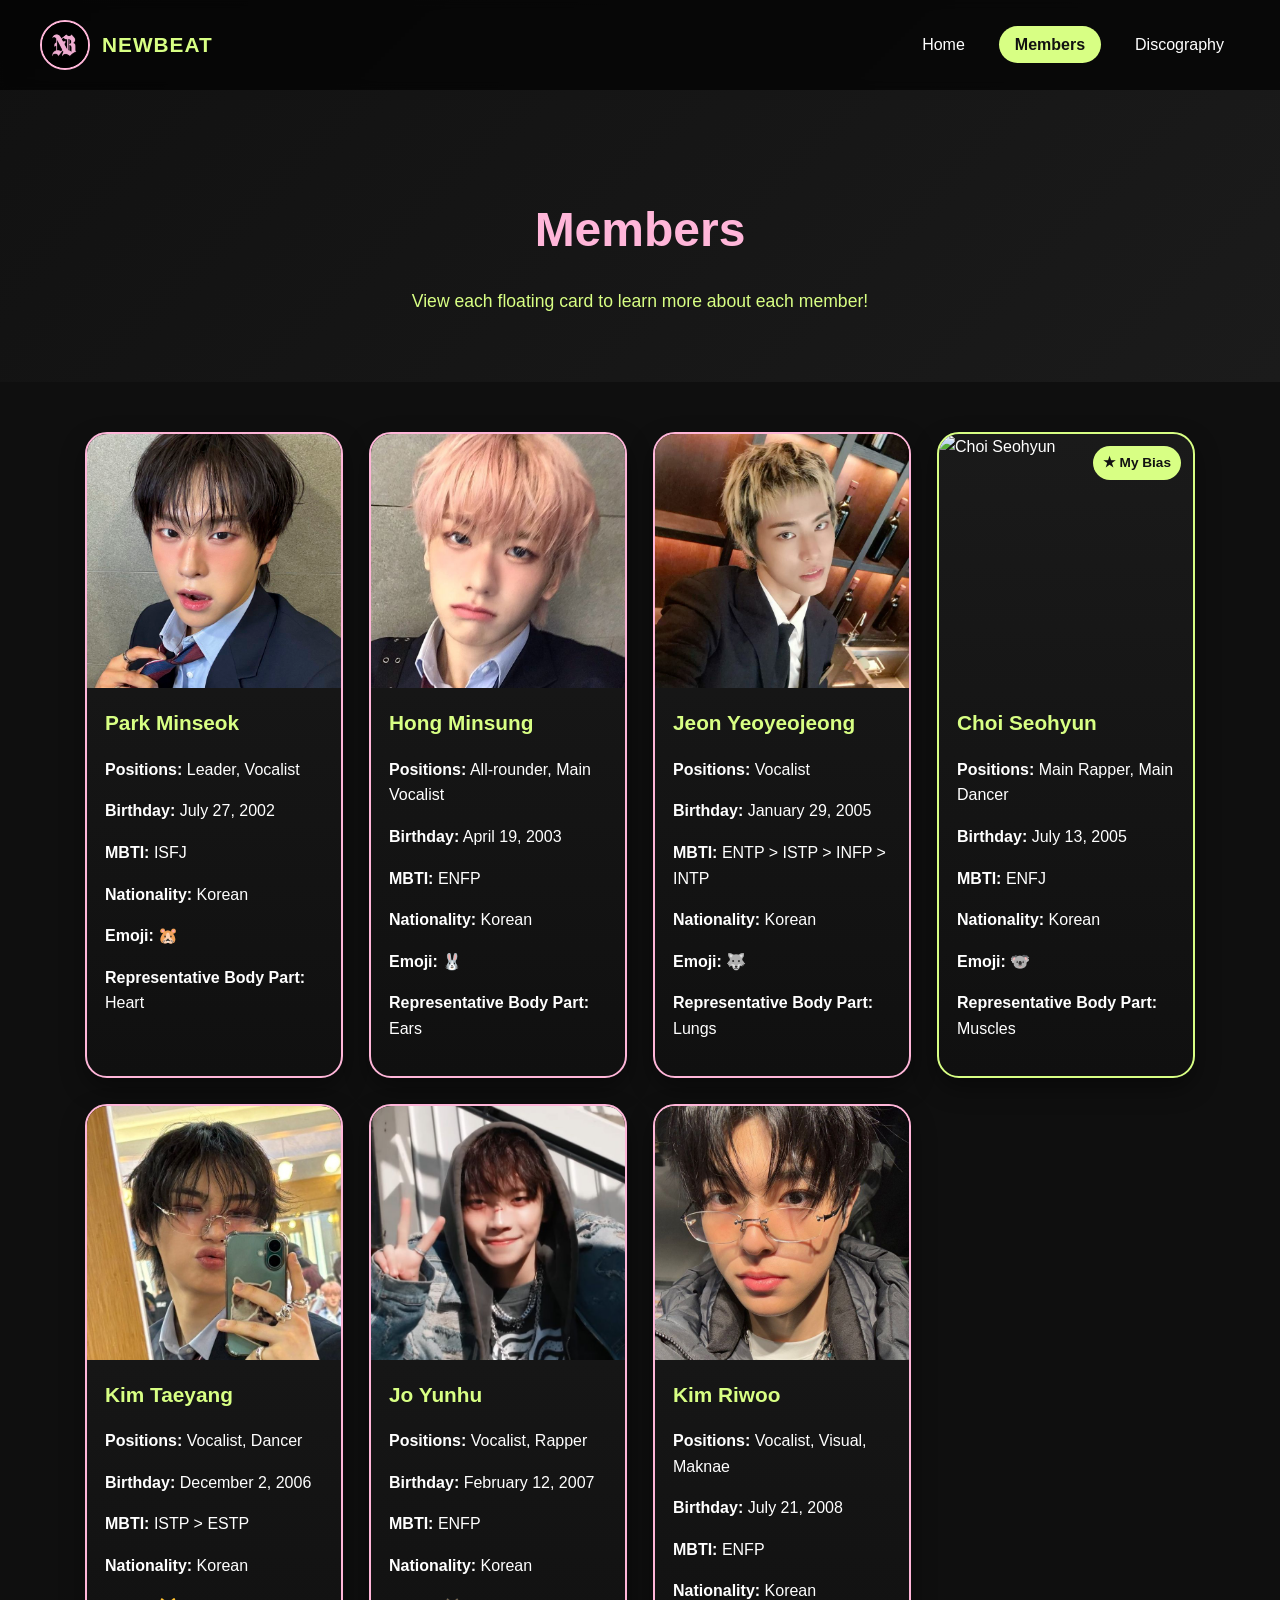
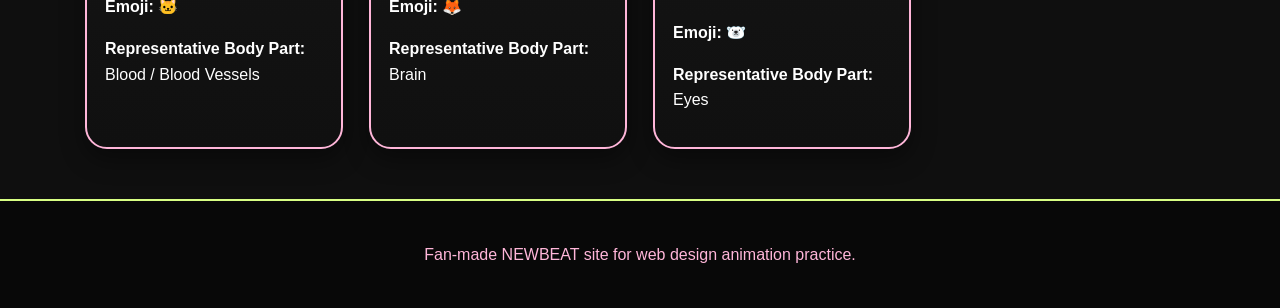
==== members.html @ e952d98d "Add files via upload" ====
<!DOCTYPE html>
<html lang="en">
<head>
  <meta charset="UTF-8">
  <meta name="viewport" content="width=device-width, initial-scale=1.0">
  <title>NEWBEAT | Members</title>
  <link rel="stylesheet" href="styles.css">
</head>
<body>
  <header class="sub-header">
    <nav class="navbar">
      <div class="nav-left">
        <img src="images/nbtlogo.jpg" alt="NEWBEAT logo" class="logo">
        <span class="site-title">NEWBEAT</span>
      </div>
      <ul class="nav-links">
        <li><a href="index.html">Home</a></li>
        <li><a href="members.html" class="active">Members</a></li>
        <li><a href="discography.html">Discography</a></li>
      </ul>
    </nav>

    <div class="sub-header-text">
      <h1>Members</h1>
      <p>View each floating card to learn more about each member!</p>
    </div>
  </header>

  <main class="page-content">
    <section class="member-grid">

      <div class="member-card float1">
        <img src="images/minseok.jpg" alt="Park Minseok" class="member-photo">
        <div class="member-info">
          <h2>Park Minseok</h2>
          <p><strong>Positions:</strong> Leader, Vocalist</p>
          <p><strong>Birthday:</strong> July 27, 2002</p>
          <p><strong>MBTI:</strong> ISFJ</p>
          <p><strong>Nationality:</strong> Korean</p>
          <p><strong>Emoji:</strong> 🐹</p>
          <p><strong>Representative Body Part:</strong> Heart</p>
        </div>
      </div>

      <div class="member-card float2">
        <img src="images/minsung.jpg" alt="Hong Minsung" class="member-photo">
        <div class="member-info">
          <h2>Hong Minsung</h2>
          <p><strong>Positions:</strong> All-rounder, Main Vocalist</p>
          <p><strong>Birthday:</strong> April 19, 2003</p>
          <p><strong>MBTI:</strong> ENFP</p>
          <p><strong>Nationality:</strong> Korean</p>
          <p><strong>Emoji:</strong> 🐰</p>
          <p><strong>Representative Body Part:</strong> Ears</p>
        </div>
      </div>

      <div class="member-card float3">
       <img src="images/yeoyeojeong.jpg" alt="Jeon Yeoyeojeong" class="member-photo">
        <div class="member-info">
          <h2>Jeon Yeoyeojeong</h2>
          <p><strong>Positions:</strong> Vocalist</p>
          <p><strong>Birthday:</strong> January 29, 2005</p>
          <p><strong>MBTI:</strong> ENTP &gt; ISTP &gt; INFP &gt; INTP</p>
          <p><strong>Nationality:</strong> Korean</p>
          <p><strong>Emoji:</strong> 🐺</p>
          <p><strong>Representative Body Part:</strong> Lungs</p>
        </div>
      </div>

      <div class="member-card bias-card float1">
        <span class="bias-badge">★ My Bias</span>
        <img src="images/seohyun.jpg" alt="Choi Seohyun" class="member-photo">
        <div class="member-info">
          <h2>Choi Seohyun</h2>
          <p><strong>Positions:</strong> Main Rapper, Main Dancer</p>
          <p><strong>Birthday:</strong> July 13, 2005</p>
          <p><strong>MBTI:</strong> ENFJ</p>
          <p><strong>Nationality:</strong> Korean</p>
          <p><strong>Emoji:</strong> 🐨</p>
          <p><strong>Representative Body Part:</strong> Muscles</p>
        </div>
      </div>

      <div class="member-card float2">
        <img src="images/taeyang.jpg" alt="Kim Taeyang" class="member-photo">
        <div class="member-info">
          <h2>Kim Taeyang</h2>
          <p><strong>Positions:</strong> Vocalist, Dancer</p>
          <p><strong>Birthday:</strong> December 2, 2006</p>
          <p><strong>MBTI:</strong> ISTP &gt; ESTP</p>
          <p><strong>Nationality:</strong> Korean</p>
          <p><strong>Emoji:</strong> 🐱</p>
          <p><strong>Representative Body Part:</strong> Blood / Blood Vessels</p>
        </div>
      </div>

      <div class="member-card float3">
        <img src="images/yunhu.jpg" alt="Jo Yunhu" class="member-photo">
        <div class="member-info">
          <h2>Jo Yunhu</h2>
          <p><strong>Positions:</strong> Vocalist, Rapper</p>
          <p><strong>Birthday:</strong> February 12, 2007</p>
          <p><strong>MBTI:</strong> ENFP</p>
          <p><strong>Nationality:</strong> Korean</p>
          <p><strong>Emoji:</strong> 🦊</p>
          <p><strong>Representative Body Part:</strong> Brain</p>
        </div>
      </div>

      <div class="member-card float1">
        <img src="images/riwoo.jpg" alt="Kim Riwoo" class="member-photo">
        <div class="member-info">
          <h2>Kim Riwoo</h2>
          <p><strong>Positions:</strong> Vocalist, Visual, Maknae</p>
          <p><strong>Birthday:</strong> July 21, 2008</p>
          <p><strong>MBTI:</strong> ENFP</p>
          <p><strong>Nationality:</strong> Korean</p>
          <p><strong>Emoji:</strong> 🐻‍❄️</p>
          <p><strong>Representative Body Part:</strong> Eyes</p>
        </div>
      </div>

    </section>
  </main>

  <footer>
    <p>Fan-made NEWBEAT site for web design animation practice.</p>
  </footer>
</body>
</html>
---- styles.css ----
* {
  box-sizing: border-box;
}

body {
  margin: 0;
  font-family: Arial, Helvetica, sans-serif;
  background-color: #0f0f0f;
  color: #ffffff;
  line-height: 1.6;
}

img {
  max-width: 100%;
  display: block;
}

a {
  text-decoration: none;
}

.site-header {
  position: relative;
  min-height: 100vh;
  overflow: hidden;
}

.hero-banner {
  width: 100%;
  height: 100vh;
  object-fit: cover;
}

.overlay {
  position: absolute;
  inset: 0;
  background: rgba(0, 0, 0, 0.45);
}

.navbar {
  position: absolute;
  top: 0;
  left: 0;
  width: 100%;
  z-index: 10;
  display: flex;
  justify-content: space-between;
  align-items: center;
  padding: 20px 40px;
  background: rgba(0, 0, 0, 0.45);
  backdrop-filter: blur(4px);
}

.nav-left {
  display: flex;
  align-items: center;
  gap: 12px;
}

.logo {
  width: 50px;
  height: 50px;
  object-fit: cover;
  border-radius: 50%;
  border: 2px solid #ffb6d9;
}

.site-title {
  font-size: 1.3rem;
  font-weight: bold;
  color: #d8ff84;
  letter-spacing: 1px;
}

.nav-links {
  list-style: none;
  display: flex;
  gap: 18px;
  margin: 0;
  padding: 0;
}

.nav-links a {
  color: #ffffff;
  background-color: transparent;
  padding: 10px 16px;
  border-radius: 999px;
  transition: all 0.3s ease;
}

.nav-links a:hover {
  background-color: #ffb6d9;
  color: #111111;
  transform: translateY(-2px);
}

.nav-links a.active {
  background-color: #d8ff84;
  color: #111111;
  font-weight: bold;
}

.hero-text {
  position: absolute;
  z-index: 5;
  left: 50%;
  top: 55%;
  transform: translate(-50%, -50%);
  text-align: center;
  width: 90%;
}

.hero-text h1 {
  font-size: 4rem;
  margin-bottom: 10px;
  color: #ffb6d9;
  text-shadow: 2px 2px 10px rgba(0, 0, 0, 0.8);
  animation: glowPulse 3s infinite ease-in-out;
}

.hero-text p {
  font-size: 1.3rem;
  color: #d8ff84;
  max-width: 700px;
  margin: 0 auto;
}

.sub-header {
  background: linear-gradient(135deg, #111111, #1b1b1b);
  padding-bottom: 40px;
  position: relative;
}

.sub-header .navbar {
  position: relative;
  background: rgba(0, 0, 0, 0.65);
}

.sub-header-text {
  text-align: center;
  padding: 70px 20px 10px;
}

.sub-header-text h1 {
  font-size: 3rem;
  color: #ffb6d9;
  margin-bottom: 10px;
}

.sub-header-text p {
  color: #d8ff84;
  font-size: 1.1rem;
}

.page-content {
  max-width: 1150px;
  margin: 0 auto;
  padding: 50px 20px;
}

.info-section,
.feature-section,
.card,
.album-card {
  background-color: #1a1a1a;
  border: 2px solid #ffb6d9;
  border-radius: 18px;
  padding: 24px;
  box-shadow: 0 8px 20px rgba(0, 0, 0, 0.35);
}

.info-section h2,
.feature-section h2,
.card h2,
.album-card h2 {
  color: #d8ff84;
  margin-top: 0;
}

.two-column {
  display: grid;
  grid-template-columns: 1fr 1fr;
  gap: 24px;
  margin: 30px 0;
}

.feature-section {
  margin-top: 30px;
}

.feature-image {
  width: 100%;
  border-radius: 16px;
  margin: 15px 0;
}

.small-image {
  width: 140px;
  border-radius: 14px;
  margin: 10px 0 15px;
  border: 2px solid #d8ff84;
}

.social-list {
  padding-left: 18px;
}

.member-grid {
  display: grid;
  grid-template-columns: repeat(auto-fit, minmax(240px, 1fr));
  gap: 26px;
}

.member-card {
  position: relative;
  background: linear-gradient(180deg, #1a1a1a, #101010);
  border: 2px solid #ffb6d9;
  border-radius: 22px;
  overflow: hidden;
  transition: transform 0.35s ease, box-shadow 0.35s ease, border-color 0.35s ease;
  box-shadow: 0 10px 24px rgba(0, 0, 0, 0.4);
}

.member-card:hover {
  transform: scale(1.03);
  border-color: #d8ff84;
  box-shadow: 0 14px 28px rgba(216, 255, 132, 0.18);
}

.member-photo {
  width: 100%;
  aspect-ratio: 1 / 1;
  object-fit: cover;
}

.member-info {
  padding: 18px;
}

.member-info h2 {
  margin-top: 0;
  color: #d8ff84;
  font-size: 1.3rem;
}

.bias-card {
  border: 2px solid #d8ff84;
}

.bias-badge {
  position: absolute;
  top: 12px;
  right: 12px;
  background-color: #d8ff84;
  color: #111111;
  padding: 6px 10px;
  border-radius: 999px;
  font-size: 0.85rem;
  font-weight: bold;
  z-index: 2;
}

.discography-grid {
  display: grid;
  grid-template-columns: repeat(auto-fit, minmax(280px, 1fr));
  gap: 24px;
  margin-bottom: 30px;
}

.album-card {
  transition: transform 0.3s ease, background-color 0.3s ease;
}

.album-card:hover {
  transform: translateY(-6px);
  background-color: #202020;
}

footer {
  text-align: center;
  padding: 25px 15px;
  background-color: #080808;
  color: #ffb6d9;
  border-top: 2px solid #d8ff84;
}

@keyframes floatA {
  0% { transform: translateY(0px); }
  50% { transform: translateY(-10px); }
  100% { transform: translateY(0px); }
}

@keyframes floatB {
  0% { transform: translateY(-4px); }
  50% { transform: translateY(8px); }
  100% { transform: translateY(-4px); }
}

@keyframes floatC {
  0% { transform: translateY(0px); }
  50% { transform: translateY(-14px); }
  100% { transform: translateY(0px); }
}

@keyframes glowPulse {
  0% { text-shadow: 0 0 8px rgba(255, 182, 217, 0.5); }
  50% { text-shadow: 0 0 18px rgba(216, 255, 132, 0.65); }
  100% { text-shadow: 0 0 8px rgba(255, 182, 217, 0.5); }
}

.float1 {
  animation: floatA 3.2s ease-in-out infinite;
}

.float2 {
  animation: floatB 3.8s ease-in-out infinite;
}

.float3 {
  animation: floatC 4s ease-in-out infinite;
}

@media (max-width: 900px) {
  .navbar {
    flex-direction: column;
    gap: 15px;
    padding: 18px 20px;
  }

  .nav-links {
    flex-wrap: wrap;
    justify-content: center;
  }

  .hero-text h1 {
    font-size: 2.8rem;
  }

  .two-column {
    grid-template-columns: 1fr;
  }
}

@media (max-width: 600px) {
  .hero-text h1 {
    font-size: 2.2rem;
  }

  .hero-text p {
    font-size: 1rem;
  }

  .sub-header-text h1 {
    font-size: 2.2rem;
  }

  .page-content {
    padding: 35px 14px;
  }
}

.new-release {
  position: relative;
  border: 2px solid #d8ff84;
  box-shadow: 0 14px 28px rgba(216, 255, 132, 0.16);
}

.album-badge {
  position: absolute;
  top: 14px;
  right: 14px;
  background-color: #ffb6d9;
  color: #111111;
  padding: 6px 12px;
  border-radius: 999px;
  font-size: 0.85rem;
  font-weight: bold;
}

.new-release:hover {
  transform: translateY(-8px) scale(1.01);
}
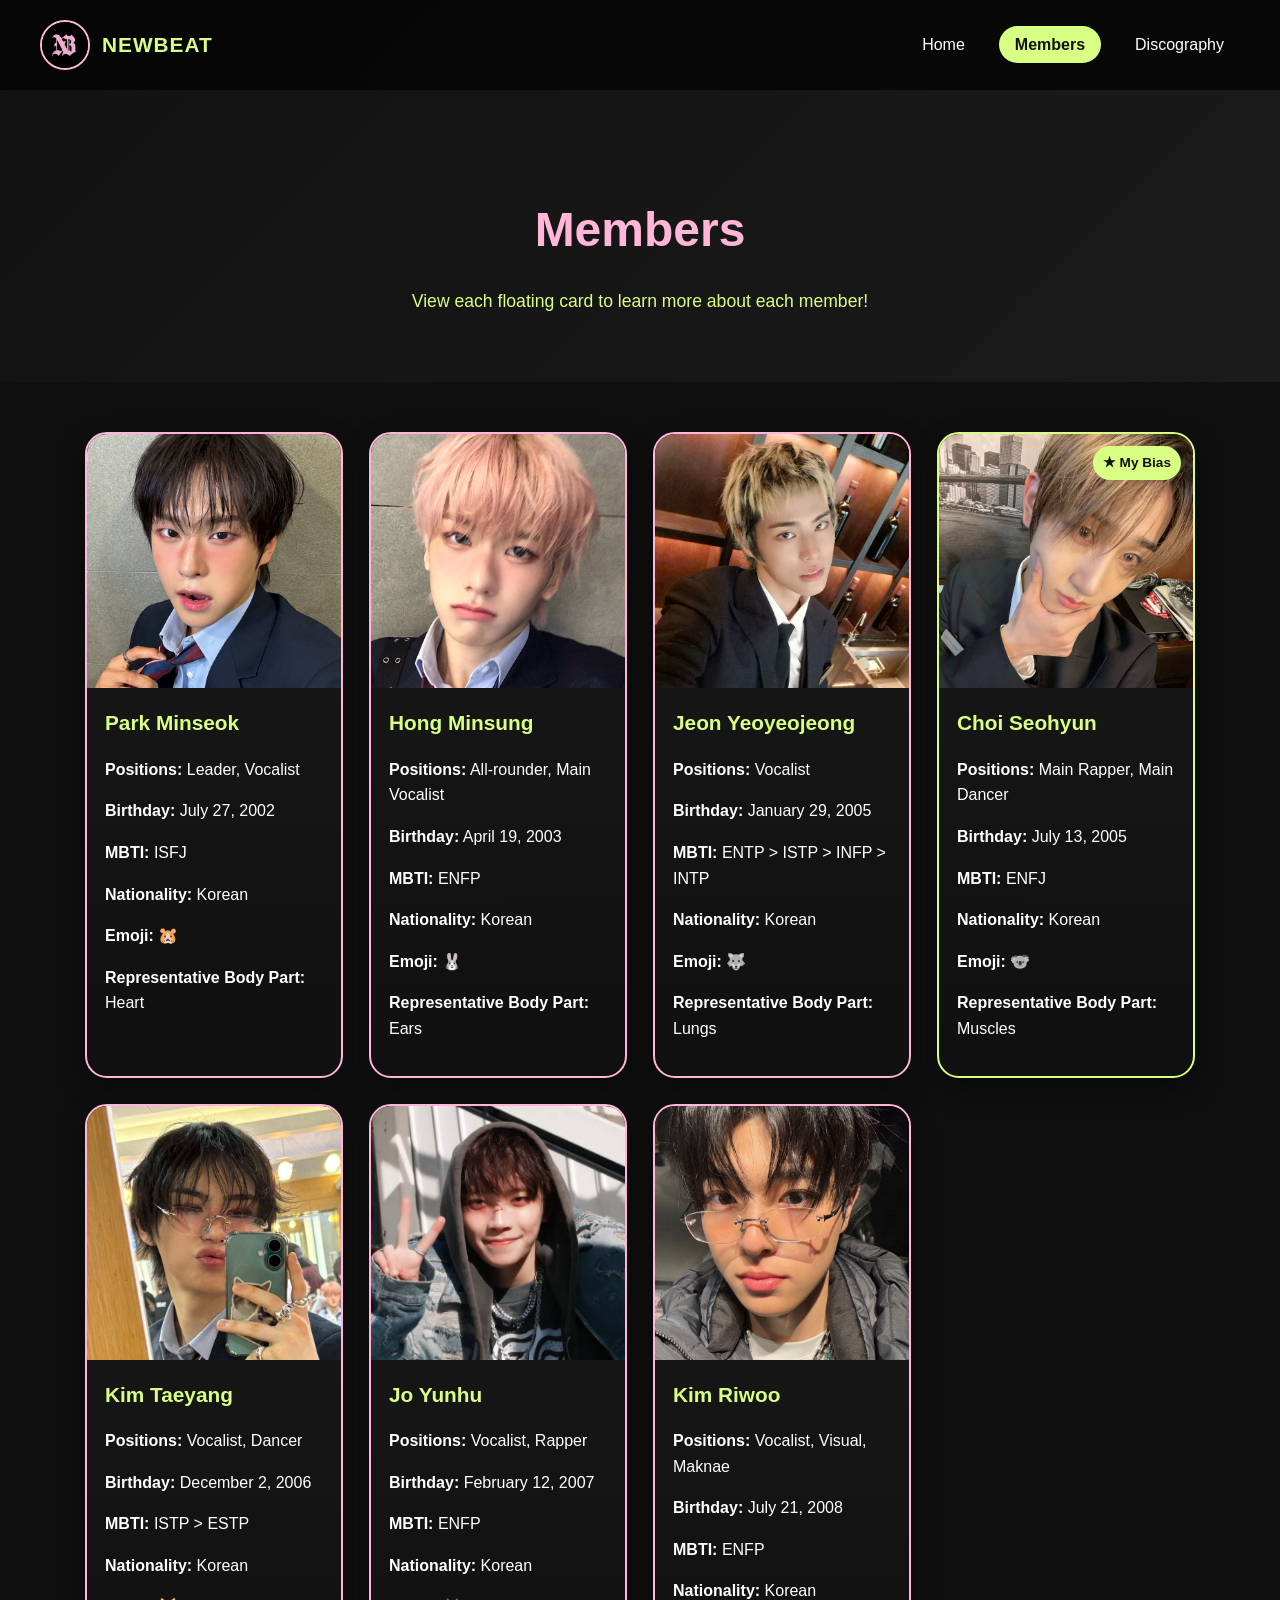
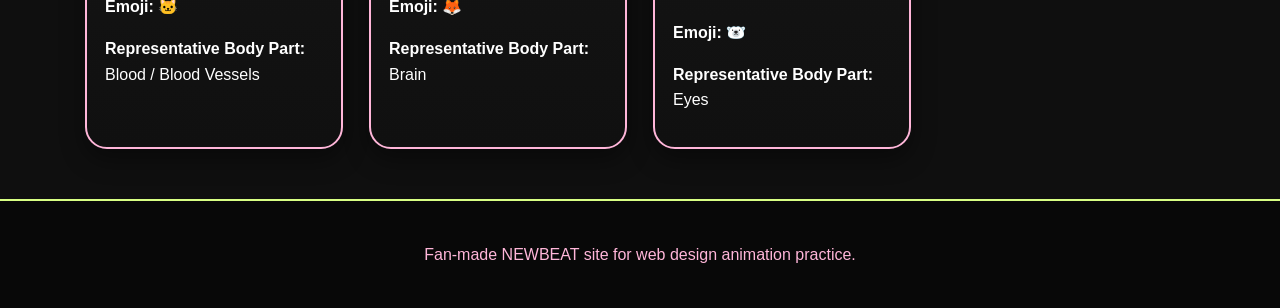
==== commit 7e4d07b7: "Update members.html" ====
--- a/members.html
+++ b/members.html
@@ -70,7 +70,7 @@
 
       <div class="member-card bias-card float1">
         <span class="bias-badge">★ My Bias</span>
-        <img src="images/seohyun.jpg" alt="Choi Seohyun" class="member-photo">
+        <img src="images/SEOHYUN.jpg" alt="Choi Seohyun" class="member-photo">
         <div class="member-info">
           <h2>Choi Seohyun</h2>
           <p><strong>Positions:</strong> Main Rapper, Main Dancer</p>
@@ -128,4 +128,4 @@
     <p>Fan-made NEWBEAT site for web design animation practice.</p>
   </footer>
 </body>
-</html>+</html>
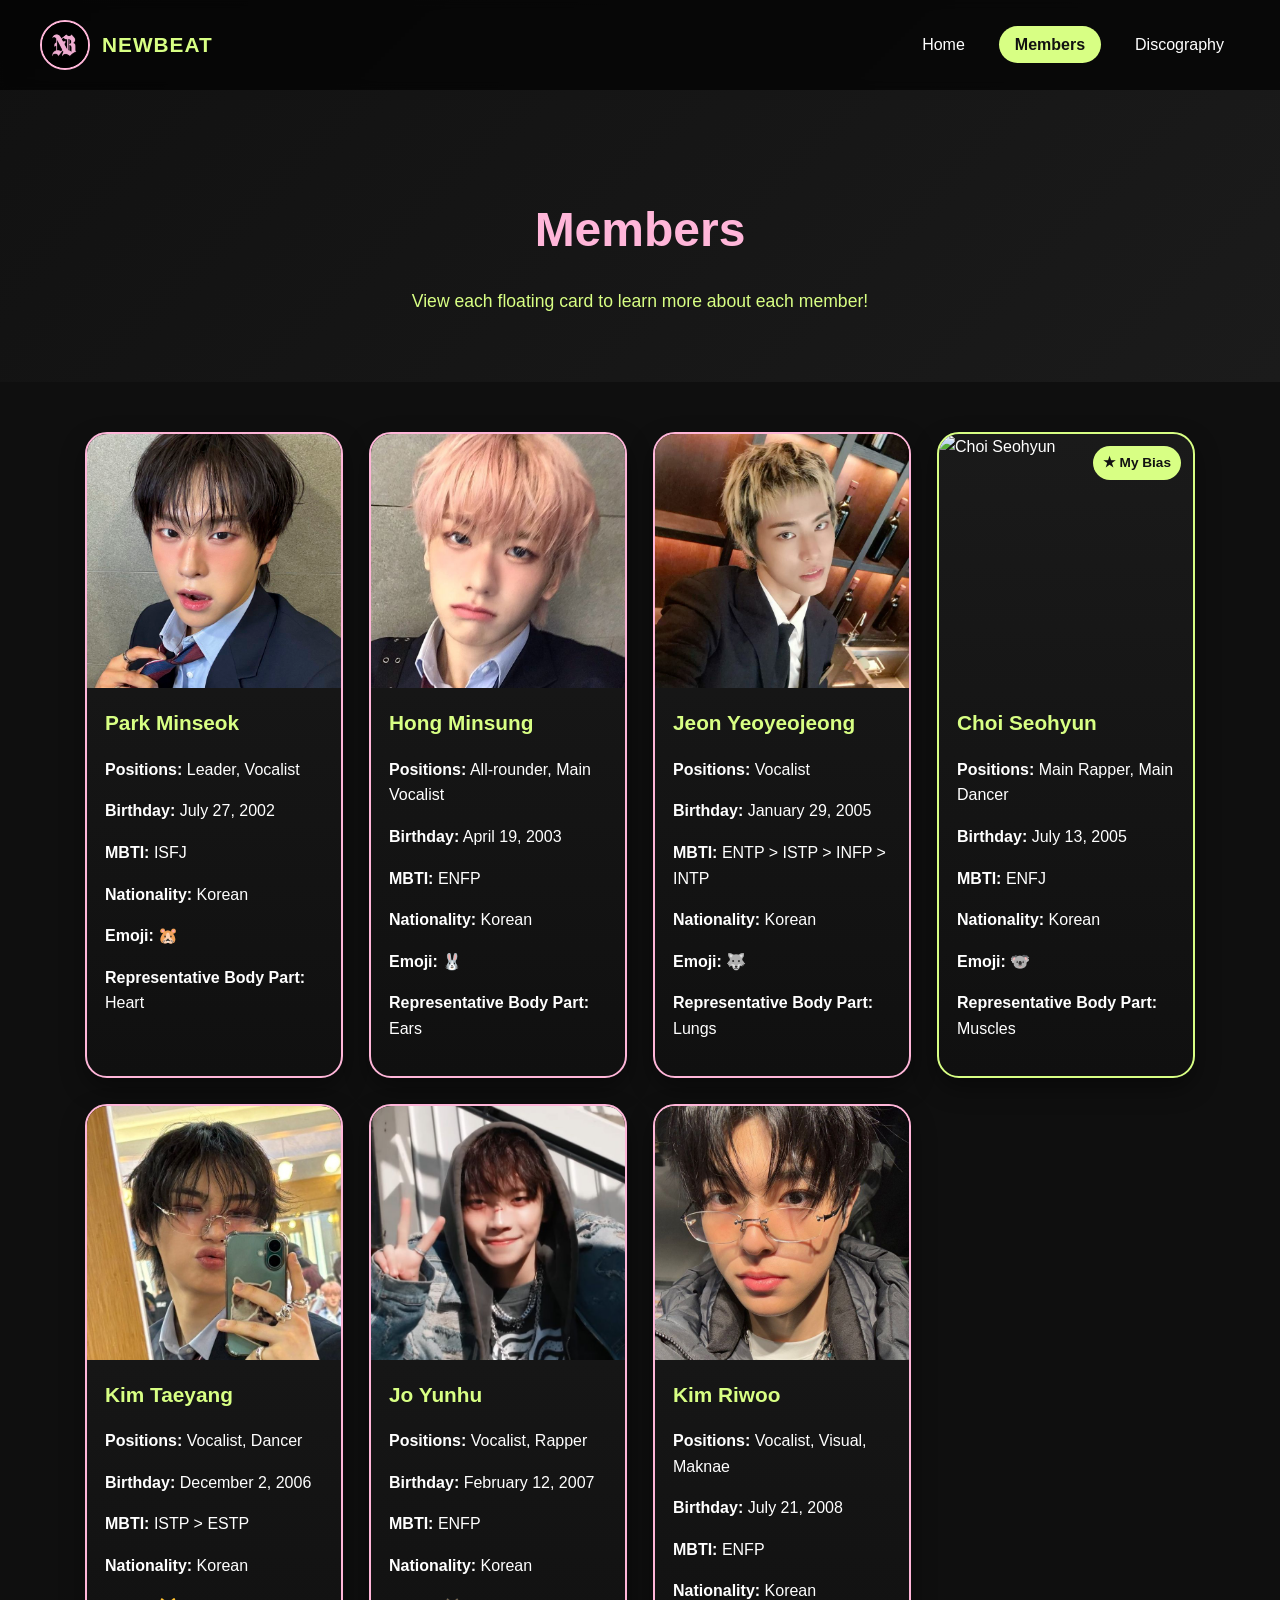
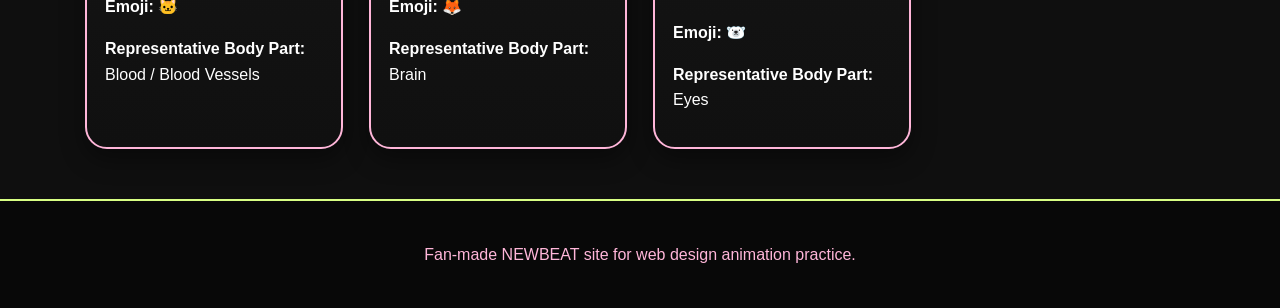
==== commit 94db7977: "Update members.html" ====
--- a/members.html
+++ b/members.html
@@ -70,7 +70,7 @@
 
       <div class="member-card bias-card float1">
         <span class="bias-badge">★ My Bias</span>
-        <img src="images/SEOHYUN.jpg" alt="Choi Seohyun" class="member-photo">
+        <img src="images/SEOHYUN.jpeg" alt="Choi Seohyun" class="member-photo">
         <div class="member-info">
           <h2>Choi Seohyun</h2>
           <p><strong>Positions:</strong> Main Rapper, Main Dancer</p>
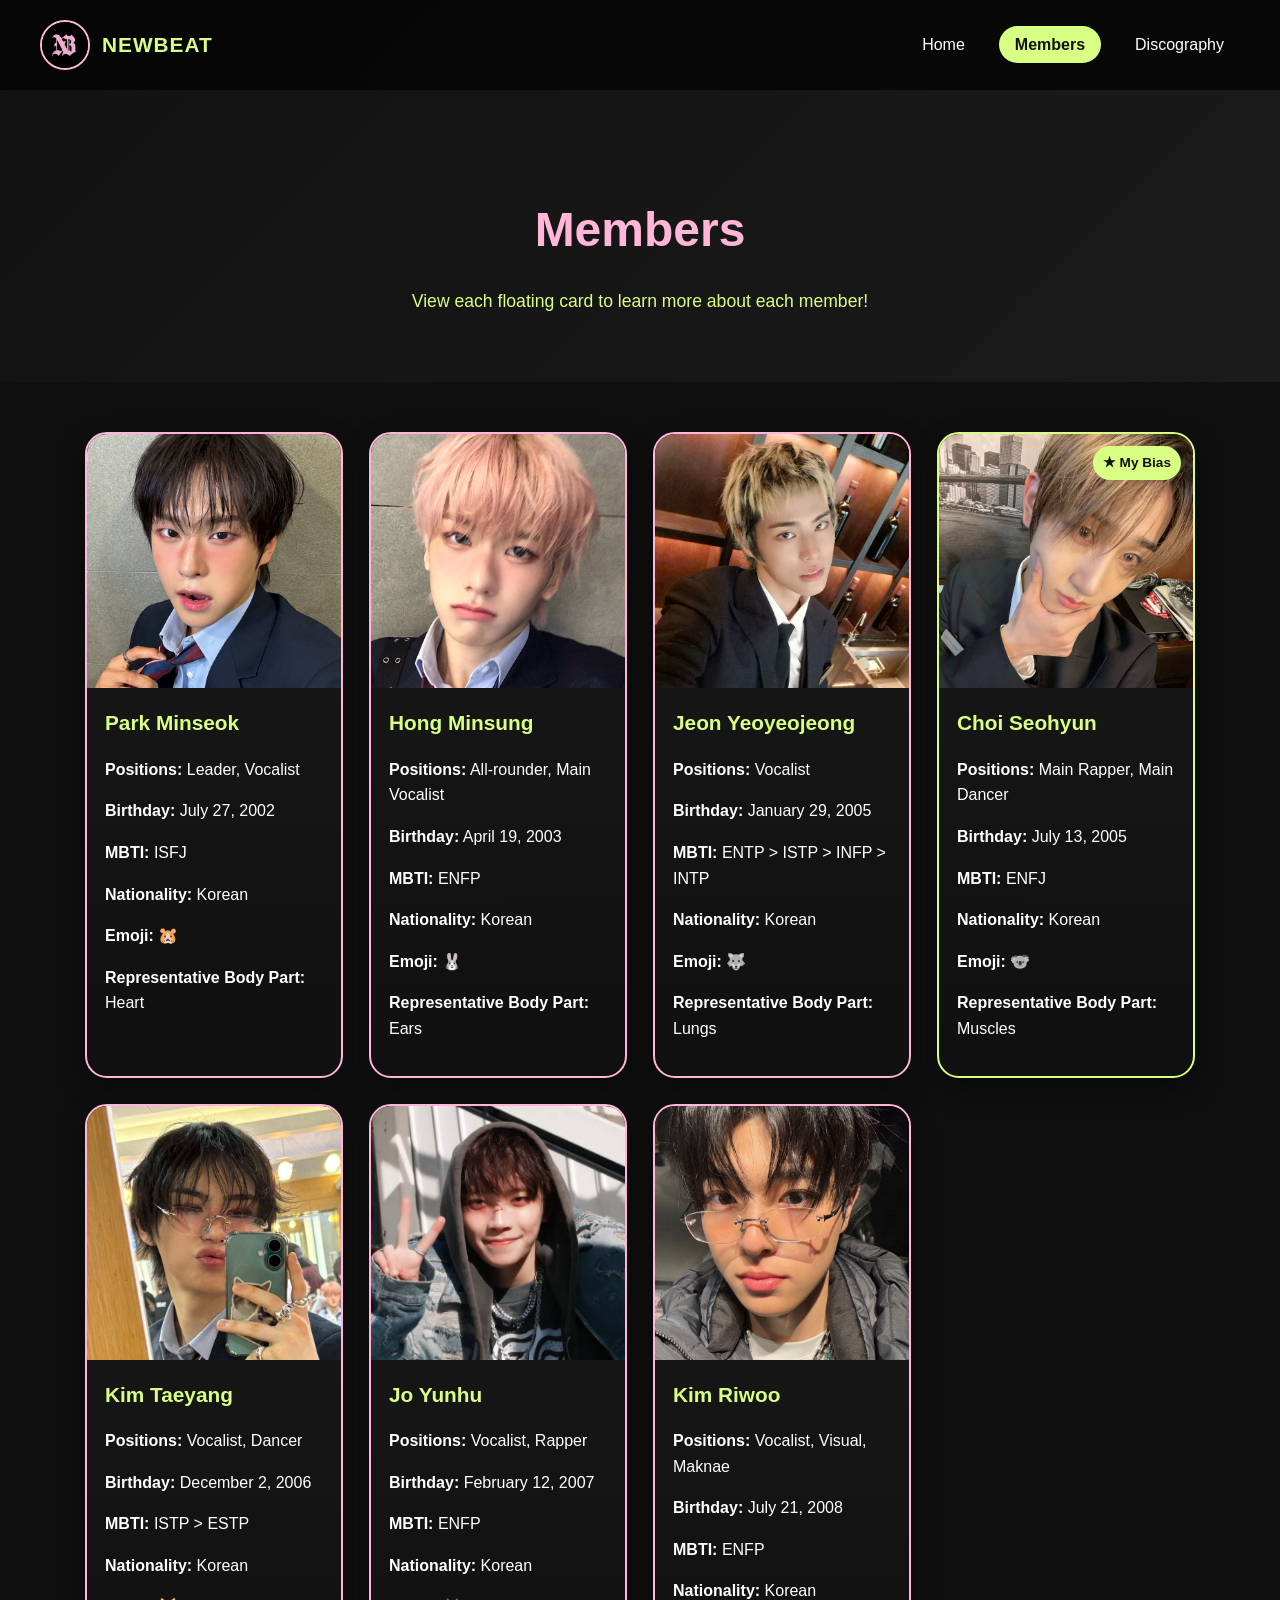
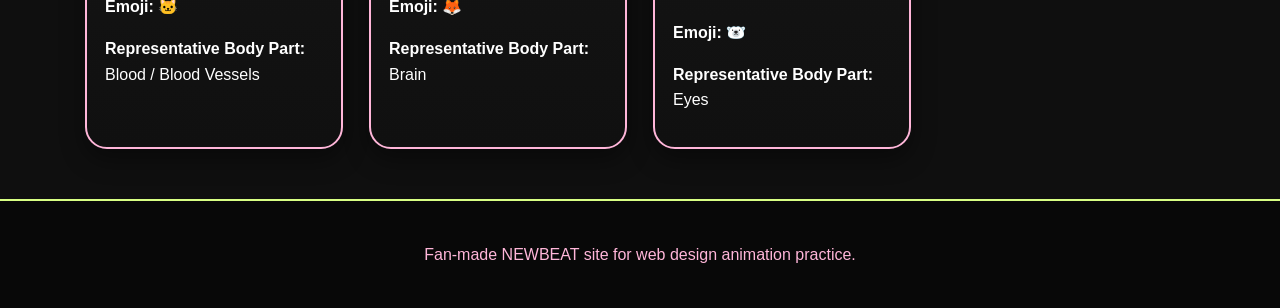
==== commit 6540983d: "Update members.html" ====
--- a/members.html
+++ b/members.html
@@ -70,7 +70,7 @@
 
       <div class="member-card bias-card float1">
         <span class="bias-badge">★ My Bias</span>
-        <img src="images/SEOHYUN.jpeg" alt="Choi Seohyun" class="member-photo">
+        <img src="images/SEOHYUN.jpg" alt="Choi Seohyun" class="member-photo">
         <div class="member-info">
           <h2>Choi Seohyun</h2>
           <p><strong>Positions:</strong> Main Rapper, Main Dancer</p>
